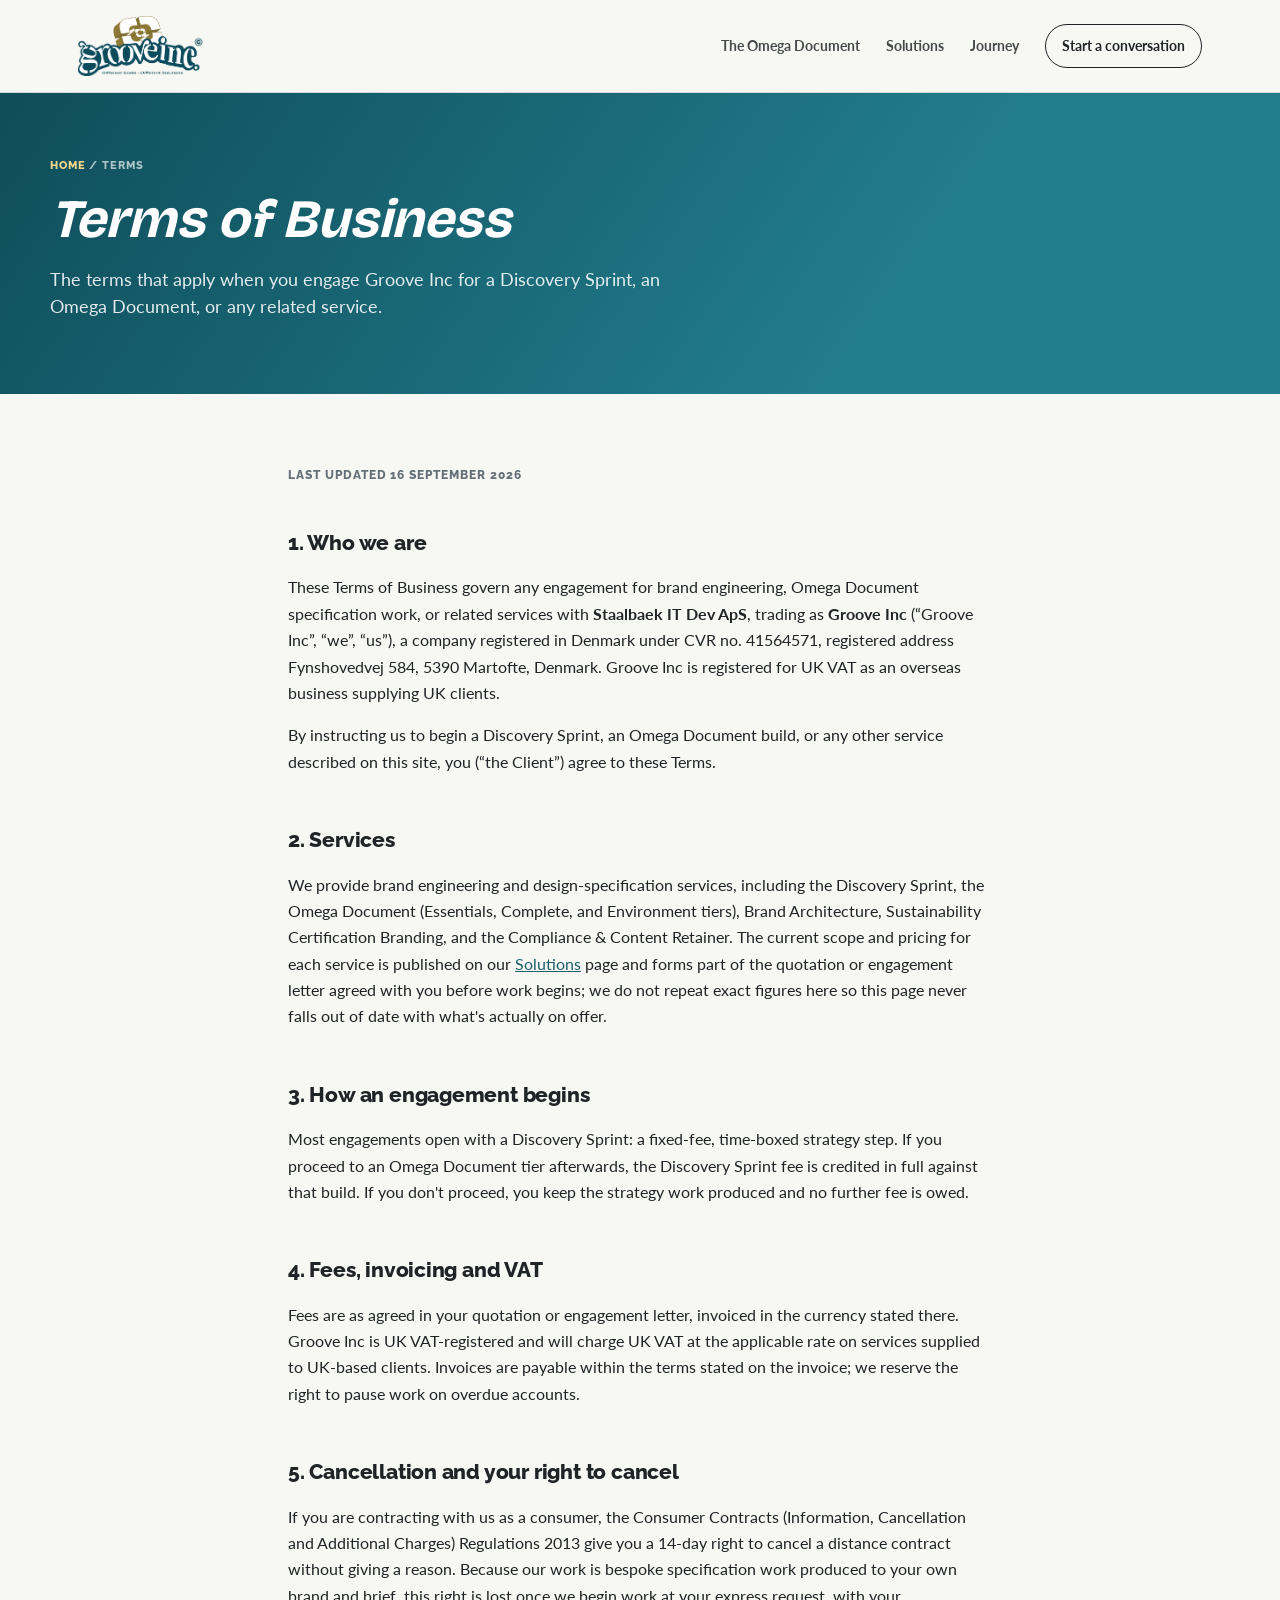
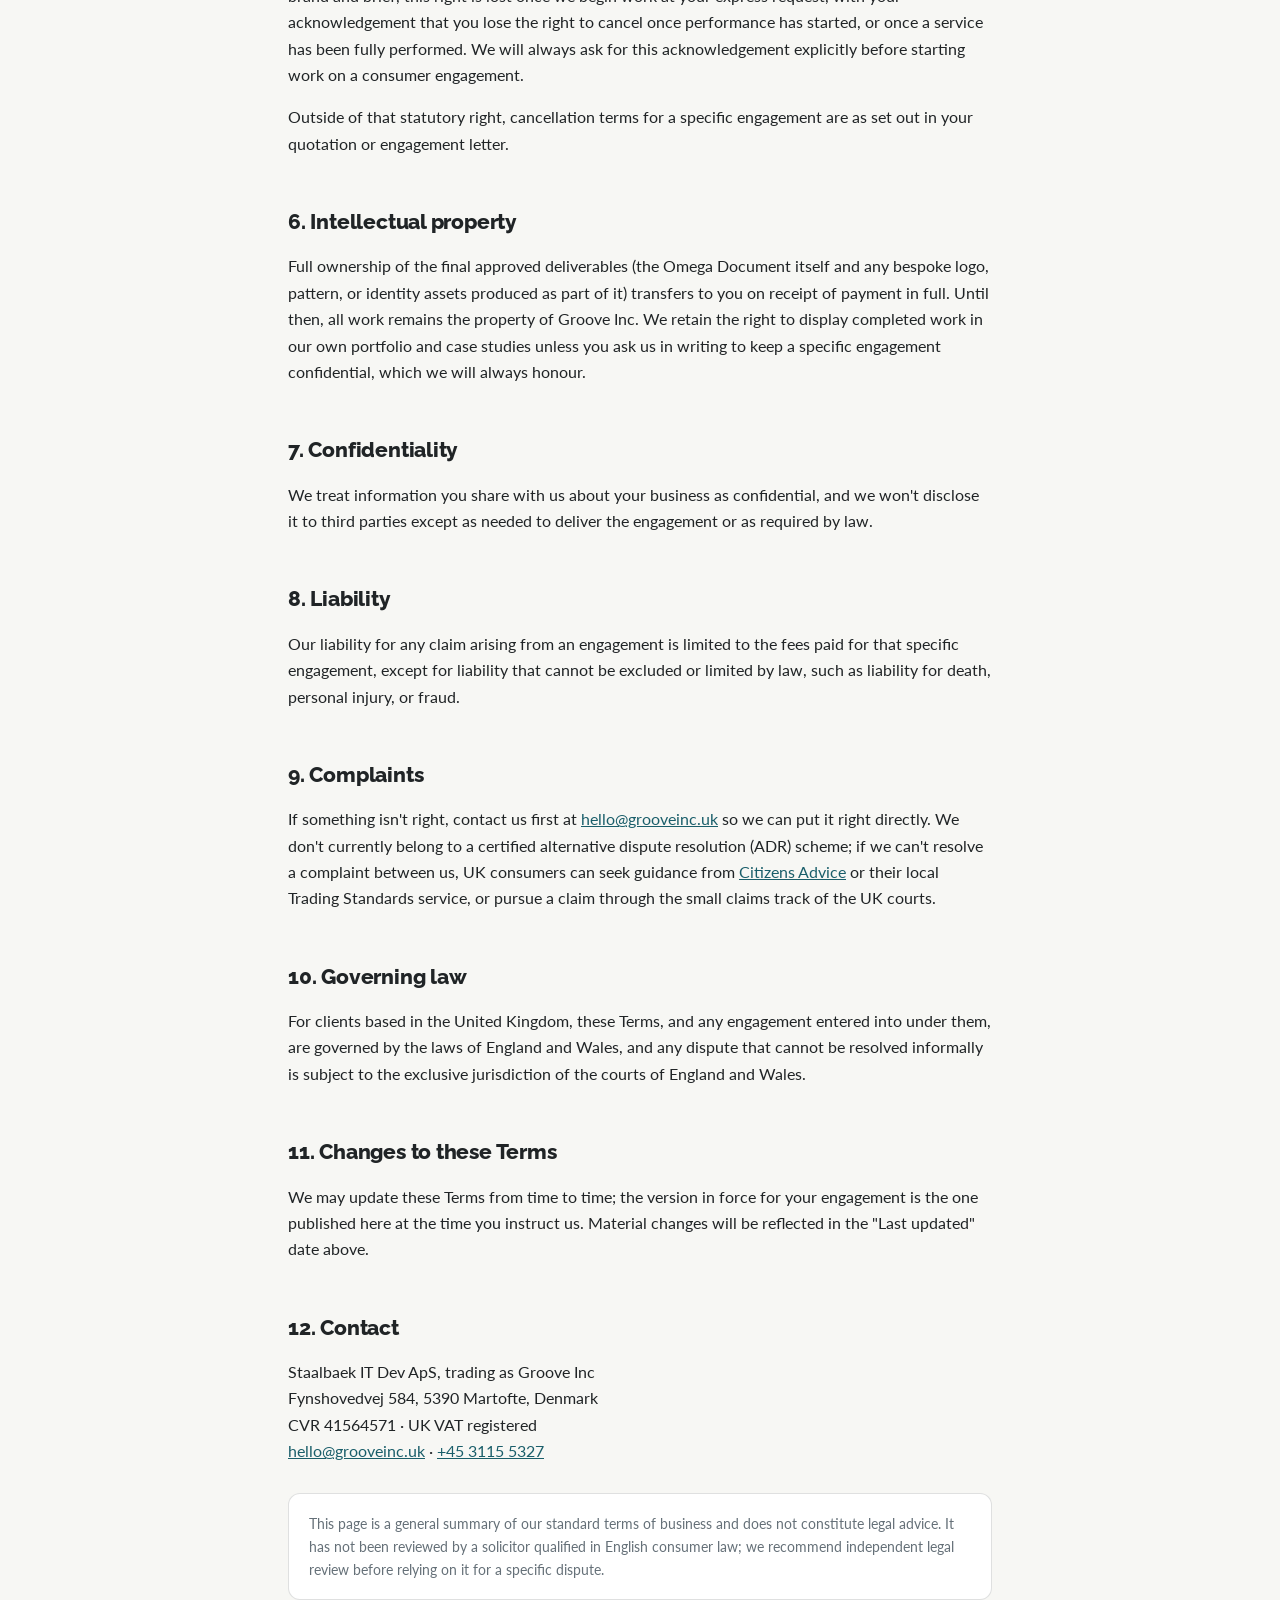
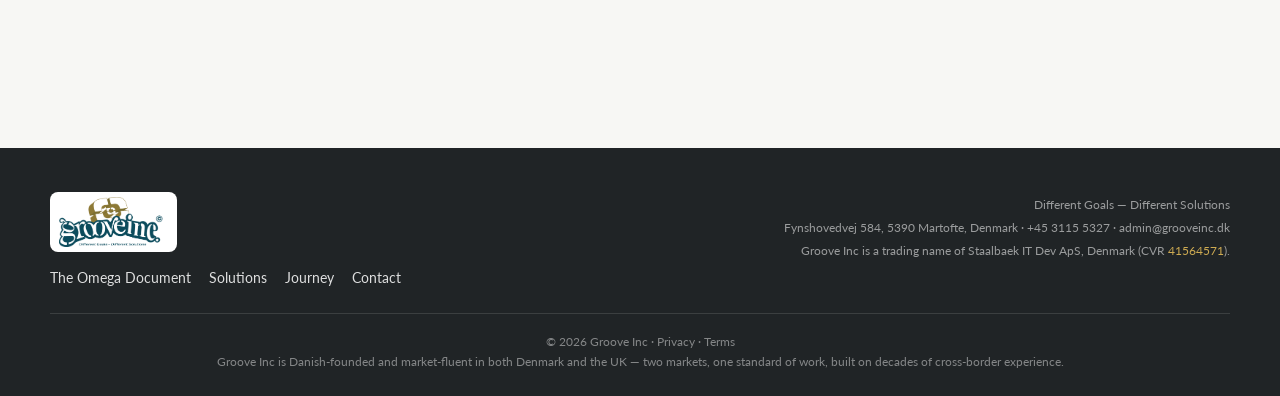
==== terms.html @ 4a29160e "legal pages" ====
<!doctype html>

<html lang="en">
<head>
<meta charset="utf-8"/>
<meta content="width=device-width, initial-scale=1" name="viewport"/>
<title>Terms of Business — Groove Inc</title>
<meta name="description" content="Groove Inc's Terms of Business — engagement terms, fees, IP, liability and governing law for UK clients.">
<link rel="canonical" href="https://www.grooveinc.uk/terms.html">
<meta name="robots" content="noindex">
<meta property="og:site_name" content="Groove Inc">
<meta property="og:type" content="website">
<meta property="og:title" content="Terms of Business — Groove Inc">
<meta property="og:description" content="Groove Inc's Terms of Business — engagement terms, fees, IP, liability and governing law for UK clients.">
<meta property="og:url" content="https://www.grooveinc.uk/terms.html">
<meta property="og:image" content="https://www.grooveinc.uk/images/groove-logo.png">
<meta name="twitter:card" content="summary">
<meta name="twitter:title" content="Terms of Business — Groove Inc">
<meta name="twitter:description" content="Groove Inc's Terms of Business — engagement terms, fees, IP, liability and governing law for UK clients.">
  <link rel="icon" type="image/x-icon" href="/images/favicon.ico">
<link href="https://fonts.googleapis.com" rel="preconnect"/>
<link crossorigin="" href="https://fonts.gstatic.com" rel="preconnect"/>
<link href="https://fonts.googleapis.com/css2?family=Lato:wght@400;700&amp;family=Raleway:ital,wght@0,800;1,800&amp;family=Bricolage+Grotesque:ital,opsz,wght@1,12..96,700&amp;display=swap" rel="stylesheet"/>
<link href="assets/css/site.css" rel="stylesheet"/>
</head>
<body>
<header class="site-header">
<div class="header-row">
<a class="brand" href="index.html"><img alt="Groove Inc" class="brand-mark-img" src="images/groove-logo.png"/></a>
<nav aria-label="Primary navigation" class="nav" id="primaryNav">
<a href="document.html"><span data-i18n="s1">The Omega Document</span></a>
<a href="solutions.html"><span data-i18n="s2">Solutions</span></a>
<a href="journey.html"><span data-i18n="s3">Journey</span></a>
<a class="nav-cta" href="contact.html"><span data-i18n="s4">Start a conversation</span></a>
</nav>
<button aria-expanded="false" class="menu-toggle" id="mobileToggle">☰</button>
</div>
</header>
<div class="nav-drawer-overlay" id="navOverlay"></div>
<nav class="mobile-drawer" id="mobileDrawer">
<button aria-label="Close menu" class="drawer-close" id="drawerClose">✕</button>
<a href="document.html"><span data-i18n="s1">The Omega Document</span></a>
<a href="solutions.html"><span data-i18n="s2">Solutions</span></a>
<a href="journey.html"><span data-i18n="s3">Journey</span></a>
<a class="nav-cta" href="contact.html"><span data-i18n="s4">Start a conversation</span></a>
</nav>
<div class="page-header">
<div class="wrap">
<div class="crumb"><a href="index.html">Home</a> / Terms</div>
<h1>Terms of Business</h1>
<p class="lead">The terms that apply when you engage Groove Inc for a Discovery Sprint, an Omega Document, or any related service.</p>
</div>
</div>
<div class="legal">
<p class="updated">Last updated 16 September 2026</p>
<h2>1. Who we are</h2>
<p>These Terms of Business govern any engagement for brand engineering, Omega Document specification work, or related services with <strong>Staalbaek IT Dev ApS</strong>, trading as <strong>Groove Inc</strong> (&ldquo;Groove Inc&rdquo;, &ldquo;we&rdquo;, &ldquo;us&rdquo;), a company registered in Denmark under CVR no. 41564571, registered address Fynshovedvej 584, 5390 Martofte, Denmark. Groove Inc is registered for UK VAT as an overseas business supplying UK clients.</p>
<p>By instructing us to begin a Discovery Sprint, an Omega Document build, or any other service described on this site, you (&ldquo;the Client&rdquo;) agree to these Terms.</p>

<h2>2. Services</h2>
<p>We provide brand engineering and design-specification services, including the Discovery Sprint, the Omega Document (Essentials, Complete, and Environment tiers), Brand Architecture, Sustainability Certification Branding, and the Compliance &amp; Content Retainer. The current scope and pricing for each service is published on our <a href="solutions.html">Solutions</a> page and forms part of the quotation or engagement letter agreed with you before work begins; we do not repeat exact figures here so this page never falls out of date with what's actually on offer.</p>

<h2>3. How an engagement begins</h2>
<p>Most engagements open with a Discovery Sprint: a fixed-fee, time-boxed strategy step. If you proceed to an Omega Document tier afterwards, the Discovery Sprint fee is credited in full against that build. If you don't proceed, you keep the strategy work produced and no further fee is owed.</p>

<h2>4. Fees, invoicing and VAT</h2>
<p>Fees are as agreed in your quotation or engagement letter, invoiced in the currency stated there. Groove Inc is UK VAT-registered and will charge UK VAT at the applicable rate on services supplied to UK-based clients. Invoices are payable within the terms stated on the invoice; we reserve the right to pause work on overdue accounts.</p>

<h2>5. Cancellation and your right to cancel</h2>
<p>If you are contracting with us as a consumer, the Consumer Contracts (Information, Cancellation and Additional Charges) Regulations 2013 give you a 14-day right to cancel a distance contract without giving a reason. Because our work is bespoke specification work produced to your own brand and brief, this right is lost once we begin work at your express request, with your acknowledgement that you lose the right to cancel once performance has started, or once a service has been fully performed. We will always ask for this acknowledgement explicitly before starting work on a consumer engagement.</p>
<p>Outside of that statutory right, cancellation terms for a specific engagement are as set out in your quotation or engagement letter.</p>

<h2>6. Intellectual property</h2>
<p>Full ownership of the final approved deliverables (the Omega Document itself and any bespoke logo, pattern, or identity assets produced as part of it) transfers to you on receipt of payment in full. Until then, all work remains the property of Groove Inc. We retain the right to display completed work in our own portfolio and case studies unless you ask us in writing to keep a specific engagement confidential, which we will always honour.</p>

<h2>7. Confidentiality</h2>
<p>We treat information you share with us about your business as confidential, and we won't disclose it to third parties except as needed to deliver the engagement or as required by law.</p>

<h2>8. Liability</h2>
<p>Our liability for any claim arising from an engagement is limited to the fees paid for that specific engagement, except for liability that cannot be excluded or limited by law, such as liability for death, personal injury, or fraud.</p>

<h2>9. Complaints</h2>
<p>If something isn't right, contact us first at <a href="mailto:hello@grooveinc.uk">hello@grooveinc.uk</a> so we can put it right directly. We don't currently belong to a certified alternative dispute resolution (ADR) scheme; if we can't resolve a complaint between us, UK consumers can seek guidance from <a href="https://www.citizensadvice.org.uk/" target="_blank" rel="noopener">Citizens Advice</a> or their local Trading Standards service, or pursue a claim through the small claims track of the UK courts.</p>

<h2>10. Governing law</h2>
<p>For clients based in the United Kingdom, these Terms, and any engagement entered into under them, are governed by the laws of England and Wales, and any dispute that cannot be resolved informally is subject to the exclusive jurisdiction of the courts of England and Wales.</p>

<h2>11. Changes to these Terms</h2>
<p>We may update these Terms from time to time; the version in force for your engagement is the one published here at the time you instruct us. Material changes will be reflected in the "Last updated" date above.</p>

<h2>12. Contact</h2>
<p>Staalbaek IT Dev ApS, trading as Groove Inc<br>Fynshovedvej 584, 5390 Martofte, Denmark<br>CVR 41564571 · UK VAT registered<br><a href="mailto:hello@grooveinc.uk">hello@grooveinc.uk</a> · <a href="tel:+4531155327">+45 3115 5327</a></p>

<div class="note">This page is a general summary of our standard terms of business and does not constitute legal advice. It has not been reviewed by a solicitor qualified in English consumer law; we recommend independent legal review before relying on it for a specific dispute.</div>

</div>
<footer class="footer">
<div class="footer-row">
<div>
<img alt="Groove Inc" class="footer-mark" src="images/groove-logo.png"/>
<div class="footer-links">
<a href="document.html">The Omega Document</a>
<a href="solutions.html">Solutions</a>
<a href="journey.html">Journey</a>
<a href="contact.html">Contact</a>
</div>
</div>
<div class="footer-meta">
<p>Different Goals — Different Solutions</p>
<p>Fynshovedvej 584, 5390 Martofte, Denmark · +45 3115 5327 · admin@grooveinc.dk</p>
<p>Groove Inc is a trading name of Staalbaek IT Dev ApS, Denmark (CVR <em>41564571</em>).</p>
</div>
</div>
<div class="footer-bottom">© 2026 Groove Inc · <a href="privacy.html">Privacy</a> · <a href="terms.html">Terms</a><br>Groove Inc is Danish-founded and market-fluent in both Denmark and the UK — two markets, one standard of work, built on decades of cross-border experience.</div>
</footer>
<script src="assets/js/site.js"></script>
</body>
</html>
---- assets/css/site.css ----
:root{
  --ink:#202426;
  --muted:#657078;
  --blue:#0F4D5A;
  --blue-deep:#0a3540;
  --teal:#227D8D;
  --gold:#8C7935;
  --gold-soft:#CEAB52;
  --olive:#6A5927;
  --teal-text:#1a5e6a;
  --gold-text:#705f2a;
  --gold-soft-text:#9e7f32;
  --paper:#f7f7f4;
  --white:#fff;
  --line:rgba(32,36,38,.14);
  --max:1180px;
  --radius:24px;
}

*{box-sizing:border-box}
html{scroll-behavior:smooth}
body{
  margin:0;
  color:var(--ink);
  background:var(--paper);
  font-family:"Lato",Arial,sans-serif;
  font-size:16px;
  line-height:1.65;
}
a{color:inherit;text-decoration:none}
img{max-width:100%;display:block}

/* Headlines: FP Head Pro substitute (Bricolage Grotesque italic).
   Kept distinct from Raleway Extra Bold (intermediate headings). */
h1,h2,.statement p,.cta-card h2{
  font-family:"Bricolage Grotesque",Georgia,serif;
  font-weight:700;
  font-style:italic;
  margin:0;
}
em{font-style:italic}
.accent{color:var(--gold-soft-text)}
.accent-light{color:var(--gold-soft)}

/* ------------------------------ Header ------------------------------ */
.site-header{
  position:sticky;top:0;z-index:50;
  background:rgba(247,247,244,.94);
  backdrop-filter:blur(6px);
  border-bottom:1px solid var(--line);
}
.header-row{
  max-width:var(--max);margin:auto;
  display:flex;align-items:center;justify-content:space-between;
  padding:16px 28px;
}
.brand{display:flex;align-items:center}
.brand-mark-img{height:60px;width:auto}
.nav{display:flex;align-items:center;gap:26px;font-size:14px;font-weight:700}
.nav a{opacity:.82}
.nav a:hover,.nav a.current{opacity:1;color:var(--teal-text)}
.nav a.current{border-bottom:2px solid var(--gold)}
.nav-cta{border:1px solid var(--ink);padding:9px 16px;border-radius:999px;opacity:1 !important}
.nav-cta:hover{background:var(--ink);color:#fff}
.menu-toggle{display:none}

/* Mobile drawer — a sibling of <header>, not nested inside it, so a
   backdrop-filter'd sticky header can't trap a position:fixed child
   inside its own small bounding box. */
.nav-drawer-overlay{display:none;position:fixed;inset:0;z-index:89;background:rgba(22,33,31,.45);opacity:0;transition:opacity .25s ease}
.nav-drawer-overlay.open{display:block;opacity:1}
.mobile-drawer{
  display:none;position:fixed;top:0;left:0;bottom:0;z-index:91;
  width:78vw;max-width:320px;background:#fff;flex-direction:column;
  padding:90px 26px 26px;gap:4px;box-shadow:12px 0 40px -12px rgba(0,0,0,.35);
  transform:translateX(-100%);transition:transform .28s ease;
}
.mobile-drawer a{font-weight:700;font-size:.95rem;padding:14px 12px;border-bottom:1px solid var(--line)}
.mobile-drawer a.nav-cta{margin-top:14px;text-align:center;border-bottom:none;background:var(--blue);color:#fff;border-radius:999px}
.drawer-close{position:absolute;top:22px;right:22px;width:34px;height:34px;display:flex;align-items:center;justify-content:center;background:var(--paper);border:1px solid var(--line);border-radius:50%;font-size:1rem;cursor:pointer}
@media (max-width:880px){
  .nav a:not(.nav-cta){display:none}
  .menu-toggle{display:inline-flex;background:none;border:1px solid var(--line);padding:8px 12px;font-size:.85rem;cursor:pointer;border-radius:6px}
  .header-row{padding:12px 20px;gap:10px}
  .brand-mark-img{height:38px}
  .nav{gap:10px}
  .nav-cta{padding:8px 14px;font-size:.82rem;white-space:nowrap}
  .mobile-drawer{display:flex}
  .mobile-drawer.open{transform:translateX(0)}
}

/* ------------------------------ Hero (home) ------------------------------ */
.hero{
  position:relative;overflow:hidden;min-height:640px;
  display:flex;align-items:center;
  background:
    radial-gradient(circle at 85% 15%,rgba(255,255,255,.22),transparent 28%),
    linear-gradient(125deg,var(--blue) 0%,var(--teal) 46%,var(--gold-soft) 88%,var(--paper) 120%);
  color:#fff;padding:90px max(28px,calc((100vw - var(--max))/2)) 110px;
}
.hero-content{position:relative;z-index:3;max-width:720px}
.eyebrow,.section-kicker{font-family:"Raleway",sans-serif;font-weight:800;font-size:12px;letter-spacing:.14em}
.eyebrow{color:#f6d98a;margin-bottom:20px}
.section-kicker{color:var(--teal-text);margin-bottom:16px;display:block}
.hero h1{font-size:clamp(42px,5.4vw,68px);line-height:1.05;letter-spacing:-.02em}
.hero-copy{max-width:600px;margin:24px 0 30px;font-size:19px;line-height:1.55;color:rgba(255,255,255,.9)}
.hero-actions{display:flex;gap:24px;align-items:center;flex-wrap:wrap}
.button{display:inline-flex;align-items:center;gap:10px;border-radius:999px;padding:14px 22px;font-weight:700;transition:.2s ease}
.button:hover{transform:translateY(-2px)}
.button-light{background:#fff;color:var(--blue-deep)}
.button-dark{background:var(--blue);color:#fff}
.text-link{font-weight:700}
.hero-curve{position:absolute;left:-5%;width:110%;border-radius:50%;transform:rotate(8deg);pointer-events:none}
.hero-curve-gold{bottom:-190px;height:300px;background:var(--gold)}
.hero-curve-blue{bottom:-235px;height:210px;background:var(--blue-deep)}

/* ------------------------------ Interior page header ------------------------------ */
.page-header{
  position:relative;overflow:hidden;
  background:linear-gradient(125deg,var(--blue) 0%,var(--teal) 70%);
  color:#fff;padding:64px max(28px,calc((100vw - var(--max))/2)) 56px;
}
.page-header .wrap{max-width:760px;position:relative;z-index:1}
.page-header h1{font-size:clamp(34px,4.4vw,54px);line-height:1.06;margin-bottom:14px}
.page-header .lead{font-size:18px;color:rgba(255,255,255,.88);max-width:62ch}
.crumb{font-family:"Raleway",sans-serif;font-size:11px;font-weight:800;letter-spacing:.08em;text-transform:uppercase;color:rgba(255,255,255,.65);margin-bottom:16px}
.crumb a{color:#f6d98a}

/* ------------------------------ Sections ------------------------------ */
.section{max-width:var(--max);margin:auto;padding:96px 28px}
.section-heading{max-width:680px;margin-bottom:44px}
.section h2,.section-heading h2{font-size:clamp(32px,3.6vw,48px);line-height:1.1;letter-spacing:-.02em}
.lead{font-size:20px;line-height:1.5}
.section p:not(.lead){color:var(--muted)}
.on-blue{background:var(--blue);color:#fff}
.on-blue .section-kicker{color:#f0d99a}
.on-blue p:not(.lead){color:rgba(255,255,255,.78)}
.prose p{color:var(--muted);font-size:1.04rem;margin:0 0 18px;line-height:1.75;max-width:70ch}
.prose p:last-child{margin-bottom:0}

/* ---- Journey stage cards (home hub) ---- */
.stage-grid{display:grid;grid-template-columns:repeat(4,1fr);gap:20px}
.stage-card{
  background:#fff;border:1px solid var(--line);border-radius:var(--radius);
  padding:30px 26px;text-decoration:none;color:var(--ink);
  display:flex;flex-direction:column;min-height:230px;
  transition:.2s ease;
}
.stage-card:hover{transform:translateY(-4px);box-shadow:0 20px 46px -26px rgba(15,77,90,.35)}
.stage-card .stage-num{font-family:"Raleway",sans-serif;font-weight:800;color:var(--gold-text);font-size:12px;letter-spacing:.1em;text-transform:uppercase;margin-bottom:16px}
.stage-card h3{font-family:"Raleway",sans-serif;font-weight:800;font-size:22px;margin-bottom:10px}
.stage-card p{color:var(--muted);font-size:.92rem;flex-grow:1;margin:0}
.stage-card .go{margin-top:16px;font-family:"Raleway",sans-serif;font-weight:800;font-size:.78rem;color:var(--teal-text)}
@media (max-width:900px){.stage-grid{grid-template-columns:1fr 1fr}}
@media (max-width:620px){.stage-grid{grid-template-columns:1fr}}

/* ---- Spec strip (real colour values) ---- */
.spec-strip{display:grid;grid-template-columns:repeat(6,1fr);gap:14px}
.spec-chip{display:flex;align-items:center;gap:10px;background:#fff;border:1px solid var(--line);border-radius:14px;padding:12px}
.spec-chip .chip-color{width:34px;height:34px;border-radius:8px;flex-shrink:0}
.spec-chip strong{display:block;font-size:12px;font-family:"Raleway",sans-serif;font-weight:800}
.spec-chip small{display:block;font-family:"Lato",monospace;font-size:11px;color:var(--muted)}
@media (max-width:820px){.spec-strip{grid-template-columns:repeat(3,1fr)}}
@media (max-width:500px){.spec-strip{grid-template-columns:1fr 1fr}}

/* ---- Anatomy sections (document.html) ---- */
.anatomy-list{counter-reset:anatomy}
.anatomy-item{display:grid;grid-template-columns:64px 1fr;gap:24px;padding:28px 0;border-bottom:1px solid var(--line)}
.anatomy-item:first-child{padding-top:0}
.anatomy-item:last-child{border-bottom:none}
.anatomy-num{font-family:"Bricolage Grotesque",serif;font-style:italic;font-weight:700;font-size:2rem;color:var(--gold-text)}
.anatomy-item h3{font-family:"Raleway",sans-serif;font-weight:800;font-size:1.15rem;margin-bottom:8px}
.anatomy-item p{color:var(--muted);margin:0}

.tier-scale-table{width:100%;border-collapse:collapse;margin-top:12px}
.tier-scale-table th,.tier-scale-table td{text-align:left;padding:16px 14px;border-bottom:1px solid var(--line);vertical-align:top;font-size:.92rem}
.tier-scale-table th{font-family:"Raleway",sans-serif;font-weight:800;font-size:.72rem;text-transform:uppercase;letter-spacing:.05em;color:var(--teal-text)}
.tier-scale-table td:first-child{font-family:"Raleway",sans-serif;font-weight:800;white-space:nowrap}
.tier-scale-table td.proof{color:var(--muted)}
.table-scroll{overflow-x:auto;margin-top:40px}

.exclusion-card{background:#fff;border:1px dashed var(--gold-soft);border-radius:16px;padding:26px}
.exclusion-card h4{font-family:"Raleway",sans-serif;font-weight:800;font-size:.95rem;color:var(--olive);margin-bottom:10px}
.exclusion-card p{color:var(--muted);font-size:.94rem;margin:0}
.exclusion-row{display:grid;grid-template-columns:1fr 1fr;gap:20px}
@media (max-width:780px){.exclusion-row{grid-template-columns:1fr}}

/* ---- Annotated real-document scans ---- */
.doc-scan{position:relative;margin-bottom:22px;border-radius:16px;overflow:hidden;border:1px solid var(--line);background:#fff}
.doc-scan img{width:100%;display:block}
.doc-hotspot{position:absolute;border:2.5px solid var(--gold);background:rgba(140,121,53,.14);border-radius:4px;box-shadow:0 0 0 2px rgba(255,255,255,.7)}
.doc-hotspot .num{
  position:absolute;top:6px;left:6px;width:28px;height:28px;border-radius:50%;
  background:var(--blue);color:#fff;display:flex;align-items:center;justify-content:center;
  font-family:"Raleway",sans-serif;font-weight:800;font-size:.85rem;
  box-shadow:0 2px 10px rgba(0,0,0,.35);border:2px solid #fff;
}
.doc-key-grid{display:grid;grid-template-columns:repeat(2,1fr);gap:14px;margin-bottom:48px}
.doc-key{display:flex;gap:14px;align-items:flex-start}
.doc-key .num{
  flex-shrink:0;width:30px;height:30px;border-radius:50%;background:var(--blue);color:#fff;
  display:flex;align-items:center;justify-content:center;font-family:"Raleway",sans-serif;font-weight:800;font-size:.85rem;
}
.doc-key h4{font-family:"Raleway",sans-serif;font-weight:800;font-size:.92rem;margin-bottom:4px}
.doc-key p{color:var(--muted);font-size:.88rem;margin:0}
@media (max-width:780px){.doc-key-grid{grid-template-columns:1fr}}
.page-label{font-family:"Raleway",sans-serif;font-weight:800;font-size:.72rem;text-transform:uppercase;letter-spacing:.08em;color:var(--teal-text);margin:0 0 12px}
.case-assets{margin-top:22px;display:flex;gap:16px;flex-wrap:wrap;align-items:stretch}
.case-logo-chip{background:#fff;border:1px solid var(--line);border-radius:12px;padding:16px 20px;display:flex;align-items:center;justify-content:center;min-width:140px}
.case-logo-chip img{height:120px;width:auto;max-width:180px;object-fit:contain}
.case-doc-excerpt{border:1px solid var(--line);border-radius:12px;overflow:hidden;background:#fff;flex:1;min-width:280px;max-width:460px}
.case-doc-excerpt img{width:100%;display:block}
.case-doc-caption{font-family:"Raleway",sans-serif;font-weight:800;font-size:.66rem;text-transform:uppercase;letter-spacing:.05em;color:var(--teal-text);padding:9px 14px;border-top:1px solid var(--line)}
.case-pending{border:1px dashed var(--line);border-radius:12px;padding:18px 20px;color:var(--muted);font-size:.86rem;font-style:italic;flex:1;min-width:240px;display:flex;align-items:center}

.case-study{display:grid;grid-template-columns:200px 1fr;gap:40px;padding:48px 0;border-bottom:1px solid var(--line)}
.case-study:last-child{border-bottom:none}
.case-tier{font-family:"Raleway",sans-serif;font-weight:800;font-size:.78rem;text-transform:uppercase;letter-spacing:.05em;color:var(--gold-text);background:var(--paper);border:1px solid var(--line);border-radius:999px;padding:8px 14px;display:inline-block;height:fit-content}
.case-study h3{font-family:"Raleway",sans-serif;font-weight:800;font-size:1.5rem;margin-bottom:12px}
.case-study .case-meta{font-family:"Raleway",sans-serif;font-weight:800;font-size:.72rem;text-transform:uppercase;letter-spacing:.05em;color:var(--teal-text);margin-bottom:14px;display:block}
.case-study p{color:var(--muted);margin:0 0 14px;max-width:70ch}
.case-study p:last-child{margin-bottom:0}
@media (max-width:780px){.case-study{grid-template-columns:1fr;gap:16px}}

/* ---- Tier / pricing (solutions.html) ---- */
.tier-grid{display:grid;grid-template-columns:repeat(3,1fr);gap:18px}
.tier{position:relative;min-height:360px;padding:34px;background:#fff;border:1px solid var(--line);border-radius:var(--radius)}
.tier-featured{background:var(--blue);color:#fff;transform:translateY(-12px);box-shadow:0 24px 60px rgba(15,77,90,.22)}
.tier-number{font-family:"Raleway",sans-serif;font-weight:800;color:var(--gold-text);font-size:18px}
.tier-featured .tier-number{color:#f0d99a}
.tier h3{font-family:"Raleway",sans-serif;font-weight:800;font-size:26px;line-height:1.08;margin:52px 0 14px}
.tier p{color:var(--muted)}
.tier-grid .tier-featured p{color:rgba(255,255,255,.82)}
.tier-price{display:block;font-family:"Raleway",sans-serif;font-weight:800;font-size:16px;margin-top:14px;color:var(--blue)}
.tier-featured .tier-price{color:#fff}
.tier-note{position:absolute;bottom:30px;left:34px;font-size:12px;letter-spacing:.08em;text-transform:uppercase;font-weight:700}
.recommended{position:absolute;right:22px;top:22px;font-family:"Raleway",sans-serif;font-size:10px;letter-spacing:.1em;font-weight:800;padding:7px 9px;border:1px solid rgba(255,255,255,.35);border-radius:999px}
.extensions{margin-top:18px;display:grid;grid-template-columns:repeat(3,1fr);border-top:1px solid var(--line);border-bottom:1px solid var(--line)}
.extensions>div{padding:28px 24px}
.extensions>div+div{border-left:1px solid var(--line)}
.extensions span{display:block;color:var(--teal-text);font-family:"Raleway",sans-serif;font-size:10px;letter-spacing:.13em;font-weight:800;margin-bottom:9px}
.extensions strong{display:block;font-family:"Raleway",sans-serif;font-weight:800;font-size:18px}
.extensions p{color:var(--muted);font-size:14px;margin-bottom:10px}
.extensions em{font-style:normal;font-family:"Raleway",sans-serif;font-weight:800;font-size:12.5px;color:var(--gold-text)}
@media (max-width:900px){.tier-grid,.extensions{grid-template-columns:1fr}.tier-featured{transform:none}.extensions>div+div{border-left:0;border-top:1px solid var(--line)}}

/* ---- Statement band ---- */
.statement{position:relative;overflow:hidden;background:var(--blue);color:#fff;padding:90px 28px}
.statement:before{content:"";position:absolute;width:75vw;height:75vw;border:1px solid rgba(255,255,255,.13);border-radius:50%;right:-30vw;top:-45vw}
.statement-inner{max-width:var(--max);margin:auto;display:flex;align-items:center;gap:40px}
.omega-mini-img{width:160px;height:auto;flex-shrink:0}
.statement p{font-size:clamp(32px,4vw,52px);line-height:1.08;letter-spacing:-.02em}

/* ---- CTA card ---- */
.cta-card{display:flex;align-items:end;justify-content:space-between;gap:50px;background:linear-gradient(135deg,#e6e2d4,#fff);border:1px solid rgba(140,121,53,.28);border-radius:32px;padding:54px}
.cta-card h2{font-size:clamp(32px,3.2vw,46px)}
.cta-card p{max-width:600px;color:var(--muted);font-size:17px}
@media (max-width:780px){.cta-card{flex-direction:column;align-items:flex-start}}

/* ---- Contact page ---- */
.contact-grid{display:grid;grid-template-columns:1fr 1fr;gap:24px}
.contact-card{background:#fff;border:1px solid var(--line);border-radius:16px;padding:28px}
.contact-card h3{font-family:"Raleway",sans-serif;font-weight:800;font-size:.85rem;text-transform:uppercase;letter-spacing:.04em;margin-bottom:12px;color:var(--teal-text)}
.contact-card p{color:var(--muted);margin:0 0 6px}
.contact-card a{color:var(--blue);font-weight:700}
@media (max-width:780px){.contact-grid{grid-template-columns:1fr}}

/* ------------------------------ Footer ------------------------------ */
.footer{background:#202426;color:#fff;padding:44px max(28px,calc((100vw - var(--max))/2)) 24px}
.footer-row{max-width:var(--max);margin:auto;display:flex;justify-content:space-between;gap:40px;align-items:flex-start;flex-wrap:wrap}
.footer-mark{height:60px;background:#fff;border-radius:8px;padding:5px 9px}
.footer-links{display:flex;gap:18px;flex-wrap:wrap;font-size:.88rem;margin-top:14px}
.footer-links a{opacity:.85}
.footer-links a:hover{opacity:1}
.footer-meta{text-align:right;color:rgba(255,255,255,.55);font-size:12px}
.footer-meta p{margin:3px 0}
.footer-meta em{font-style:normal;color:var(--gold-soft)}
.footer-bottom{max-width:var(--max);margin:24px auto 0;padding-top:18px;border-top:1px solid rgba(255,255,255,.12);font-size:12px;color:rgba(255,255,255,.45);text-align:center}
@media (max-width:780px){.footer-row{flex-direction:column}.footer-meta{text-align:left}}

/* ------------------------------ Legal pages (Terms / Privacy) ------------------------------ */
.legal{max-width:760px;margin:0 auto;padding:72px 28px 120px}
.legal .updated{font-family:"Raleway",sans-serif;font-size:12px;font-weight:800;letter-spacing:.08em;text-transform:uppercase;color:var(--muted);margin-bottom:40px}
.legal h2{font-family:"Raleway",sans-serif;font-style:normal;font-weight:800;font-size:1.3rem;color:var(--ink);margin:48px 0 14px;letter-spacing:-.01em}
.legal h2:first-of-type{margin-top:0}
.legal h3{font-family:"Raleway",sans-serif;font-weight:800;font-size:.95rem;letter-spacing:.02em;margin:26px 0 10px;color:var(--teal-text)}
.legal p{margin:0 0 16px;color:var(--ink)}
.legal ul,.legal ol{margin:0 0 16px;padding-left:22px}
.legal li{margin-bottom:8px}
.legal a{color:var(--teal-text);text-decoration:underline}
.legal strong{color:var(--ink)}
.legal .note{background:var(--white);border:1px solid var(--line);border-radius:12px;padding:18px 20px;font-size:14px;color:var(--muted);margin:28px 0}
.legal table{width:100%;border-collapse:collapse;margin:0 0 20px;font-size:14px}
.legal th,.legal td{text-align:left;padding:10px 12px;border-bottom:1px solid var(--line);vertical-align:top}
.legal th{font-family:"Raleway",sans-serif;font-weight:800;font-size:.8rem}
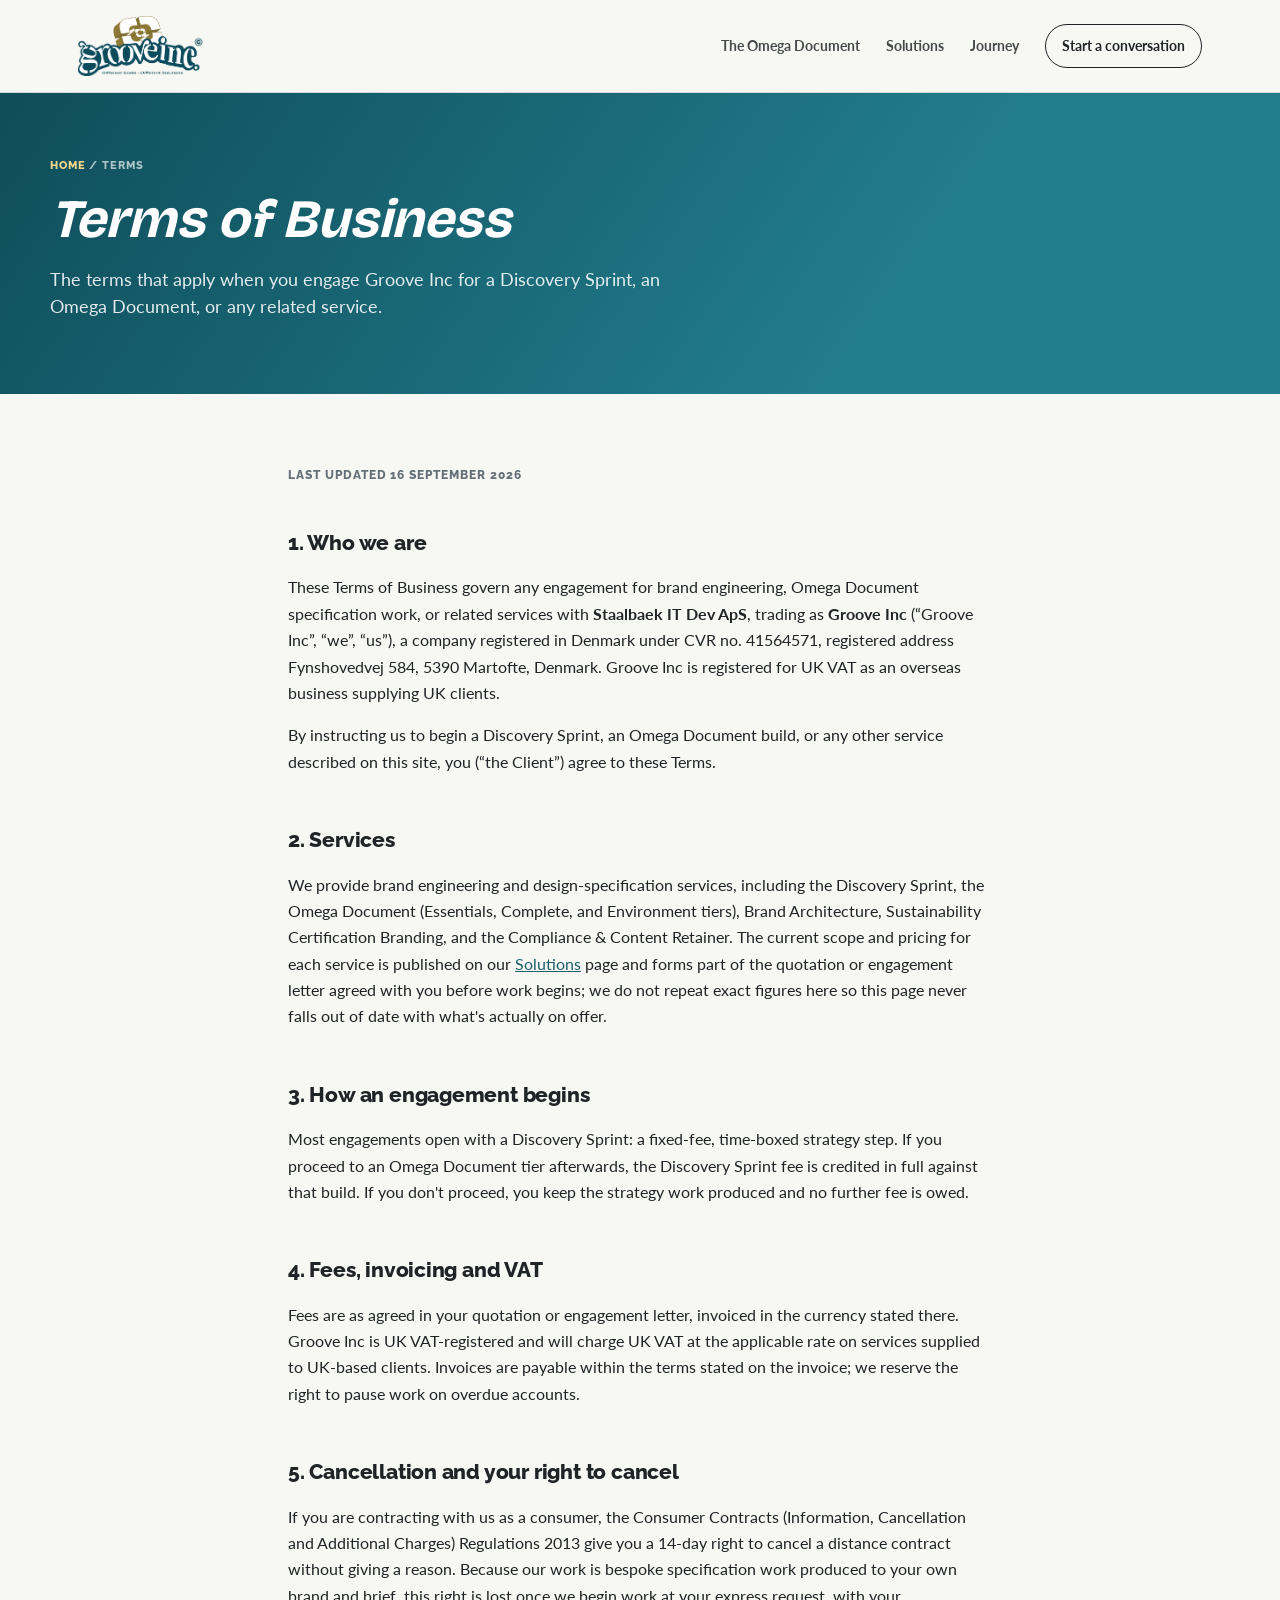
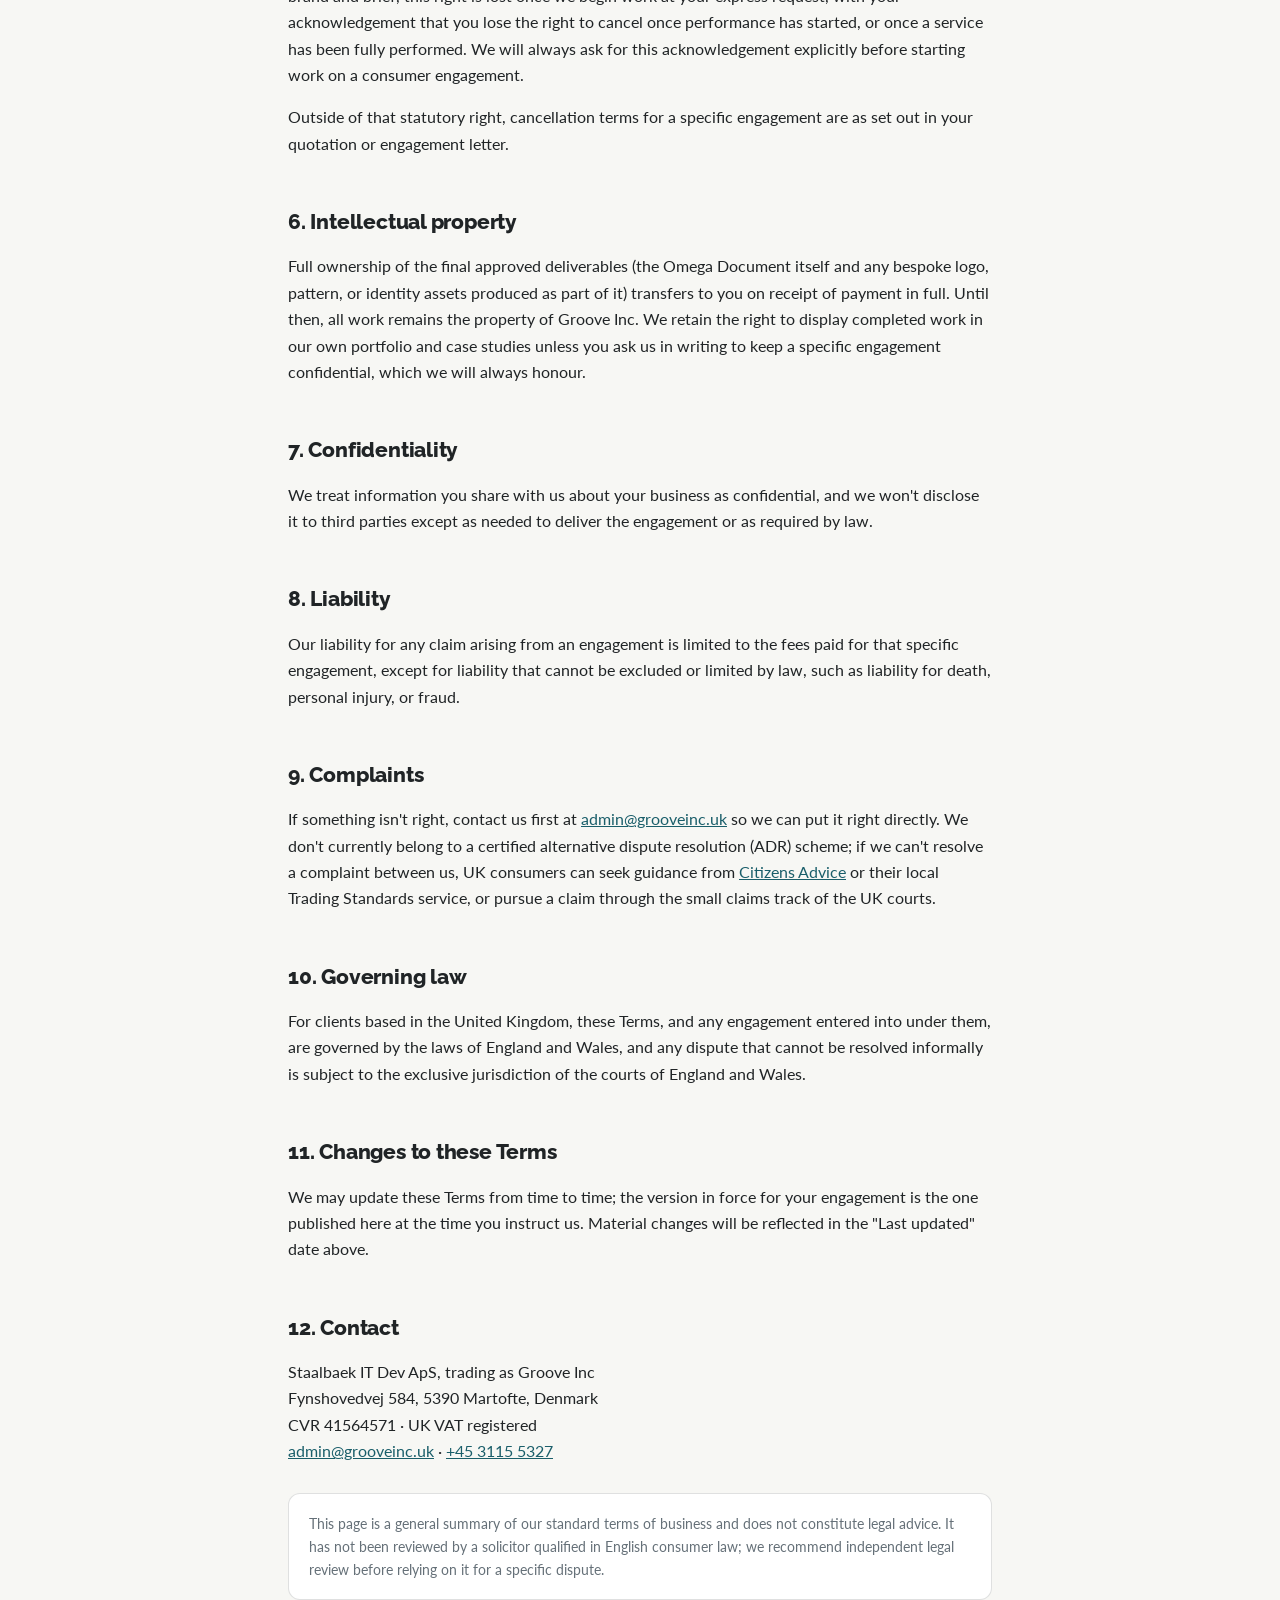
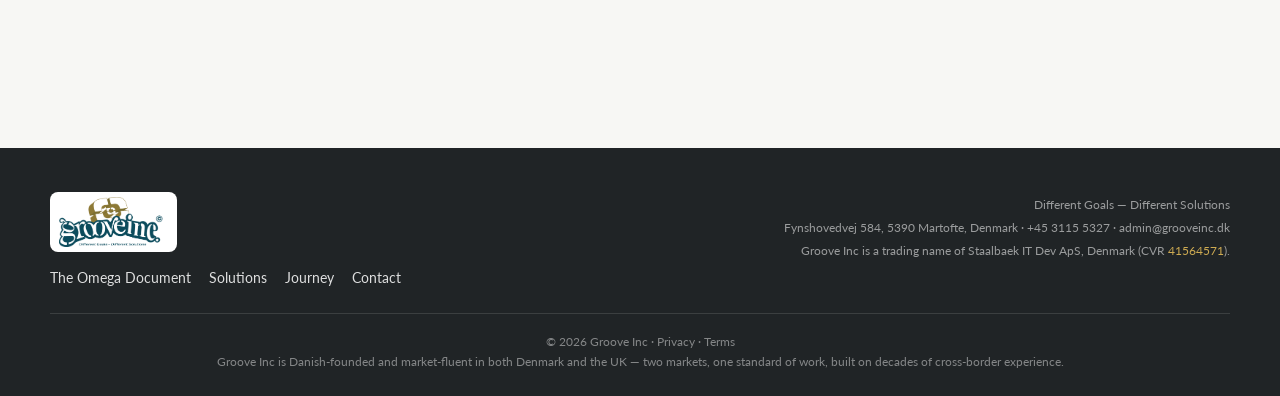
==== commit 6d192958: "email update." ====
--- a/terms.html
+++ b/terms.html
@@ -80,7 +80,7 @@
 <p>Our liability for any claim arising from an engagement is limited to the fees paid for that specific engagement, except for liability that cannot be excluded or limited by law, such as liability for death, personal injury, or fraud.</p>
 
 <h2>9. Complaints</h2>
-<p>If something isn't right, contact us first at <a href="mailto:hello@grooveinc.uk">hello@grooveinc.uk</a> so we can put it right directly. We don't currently belong to a certified alternative dispute resolution (ADR) scheme; if we can't resolve a complaint between us, UK consumers can seek guidance from <a href="https://www.citizensadvice.org.uk/" target="_blank" rel="noopener">Citizens Advice</a> or their local Trading Standards service, or pursue a claim through the small claims track of the UK courts.</p>
+<p>If something isn't right, contact us first at <a href="mailto:admin@grooveinc.uk">admin@grooveinc.uk</a> so we can put it right directly. We don't currently belong to a certified alternative dispute resolution (ADR) scheme; if we can't resolve a complaint between us, UK consumers can seek guidance from <a href="https://www.citizensadvice.org.uk/" target="_blank" rel="noopener">Citizens Advice</a> or their local Trading Standards service, or pursue a claim through the small claims track of the UK courts.</p>
 
 <h2>10. Governing law</h2>
 <p>For clients based in the United Kingdom, these Terms, and any engagement entered into under them, are governed by the laws of England and Wales, and any dispute that cannot be resolved informally is subject to the exclusive jurisdiction of the courts of England and Wales.</p>
@@ -89,7 +89,7 @@
 <p>We may update these Terms from time to time; the version in force for your engagement is the one published here at the time you instruct us. Material changes will be reflected in the "Last updated" date above.</p>
 
 <h2>12. Contact</h2>
-<p>Staalbaek IT Dev ApS, trading as Groove Inc<br>Fynshovedvej 584, 5390 Martofte, Denmark<br>CVR 41564571 · UK VAT registered<br><a href="mailto:hello@grooveinc.uk">hello@grooveinc.uk</a> · <a href="tel:+4531155327">+45 3115 5327</a></p>
+<p>Staalbaek IT Dev ApS, trading as Groove Inc<br>Fynshovedvej 584, 5390 Martofte, Denmark<br>CVR 41564571 · UK VAT registered<br><a href="mailto:admin@grooveinc.uk">admin@grooveinc.uk</a> · <a href="tel:+4531155327">+45 3115 5327</a></p>
 
 <div class="note">This page is a general summary of our standard terms of business and does not constitute legal advice. It has not been reviewed by a solicitor qualified in English consumer law; we recommend independent legal review before relying on it for a specific dispute.</div>
 
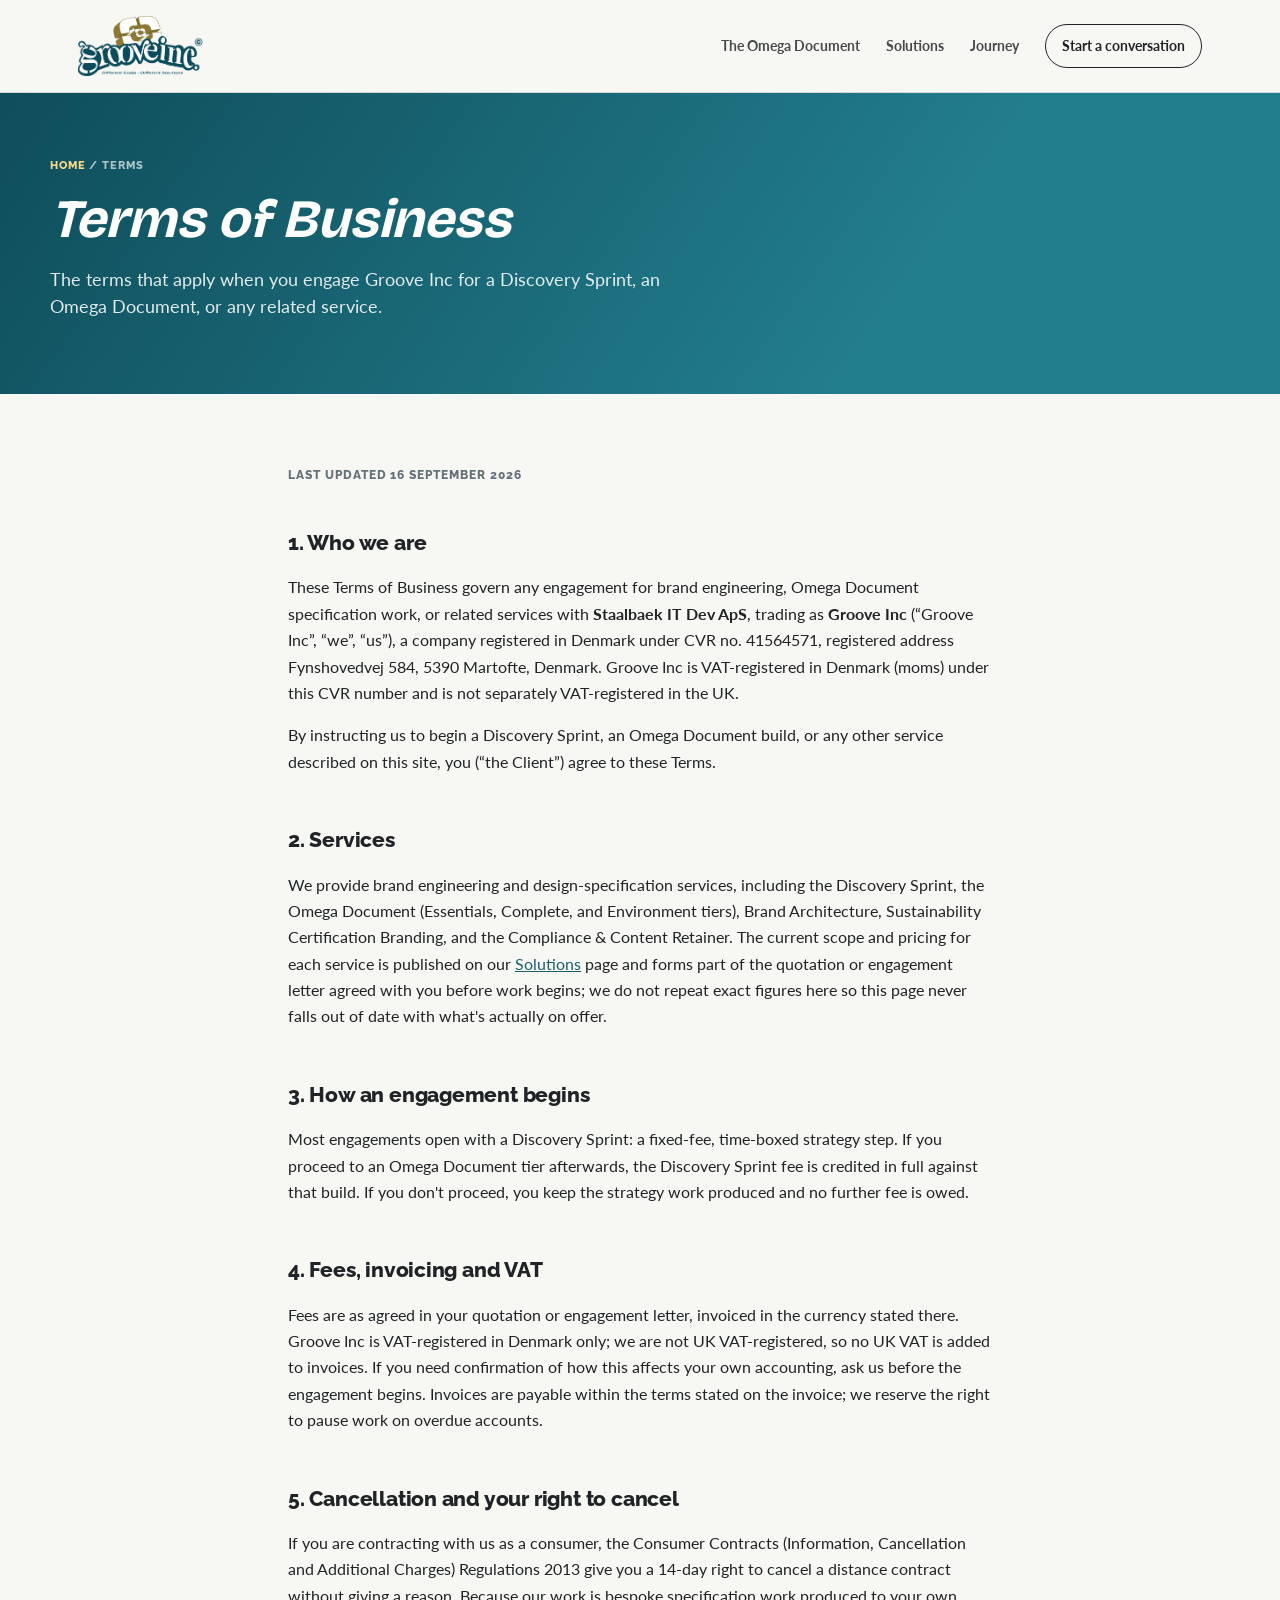
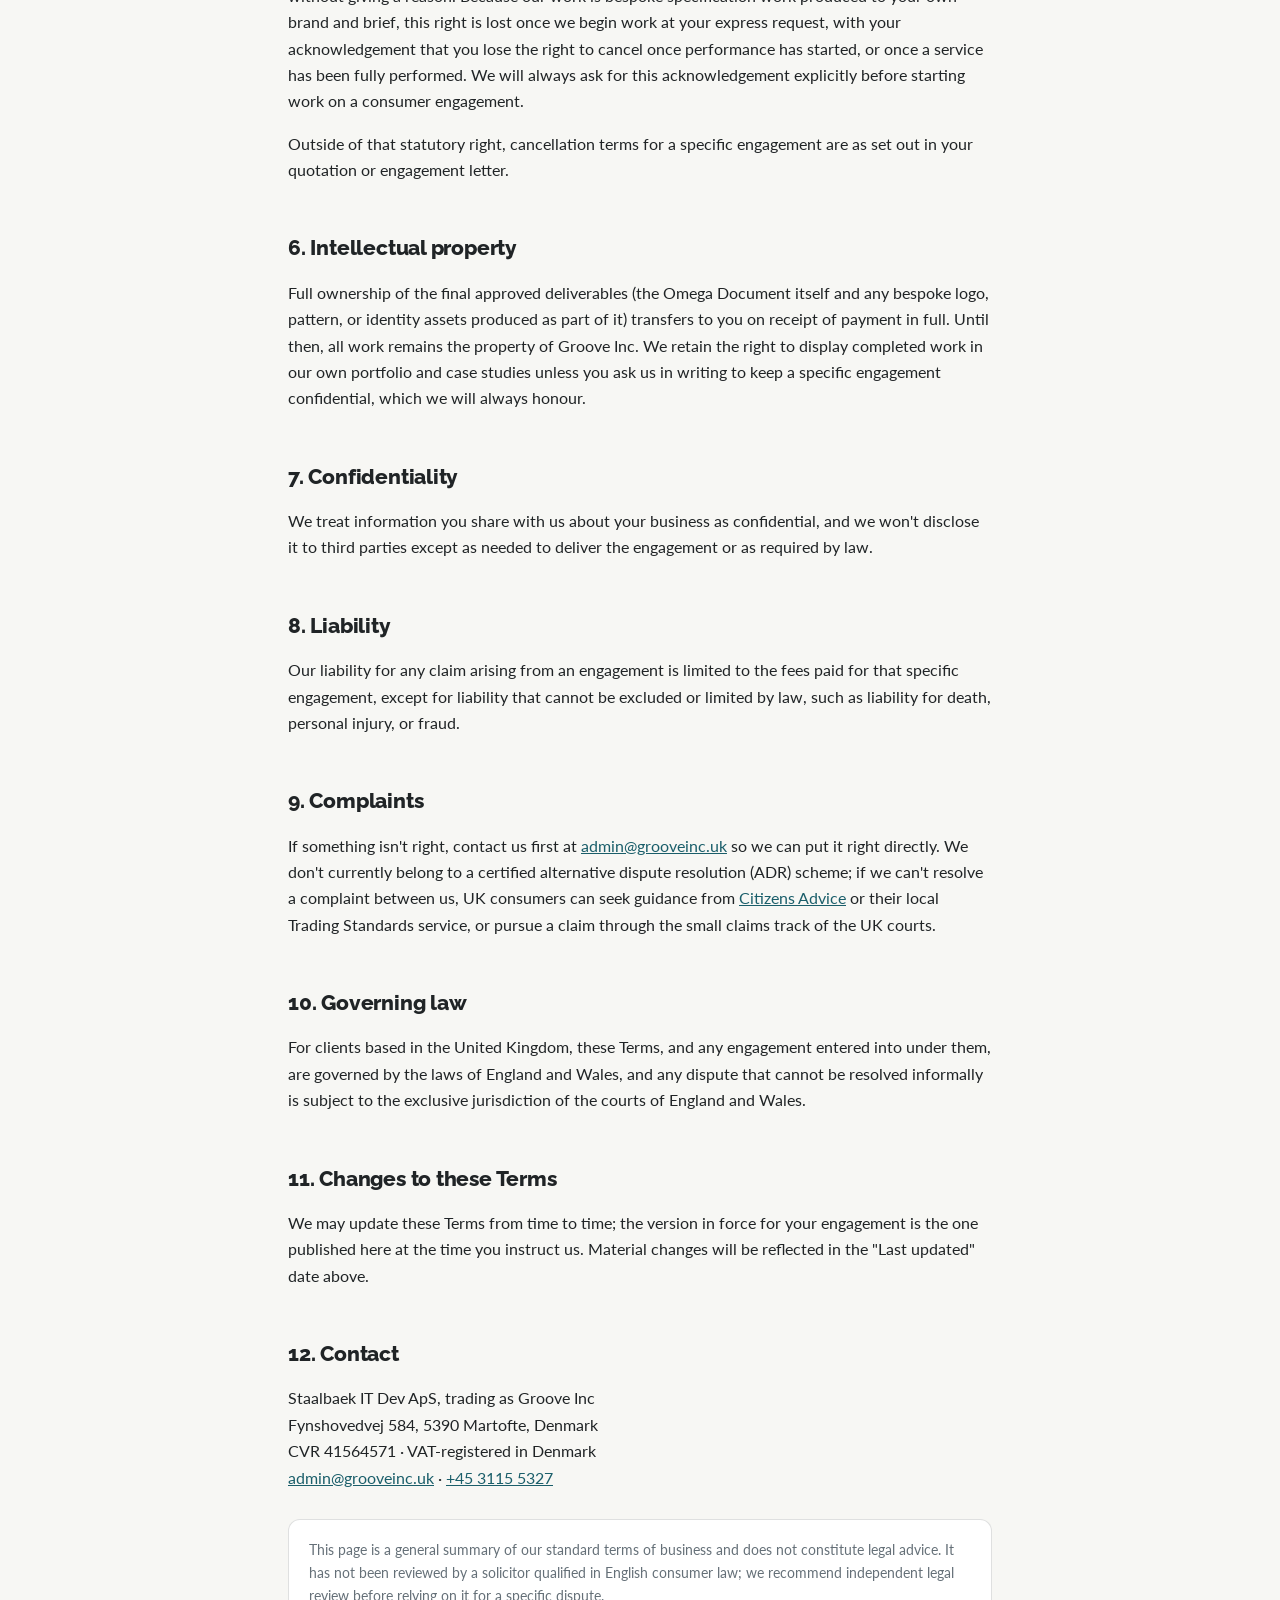
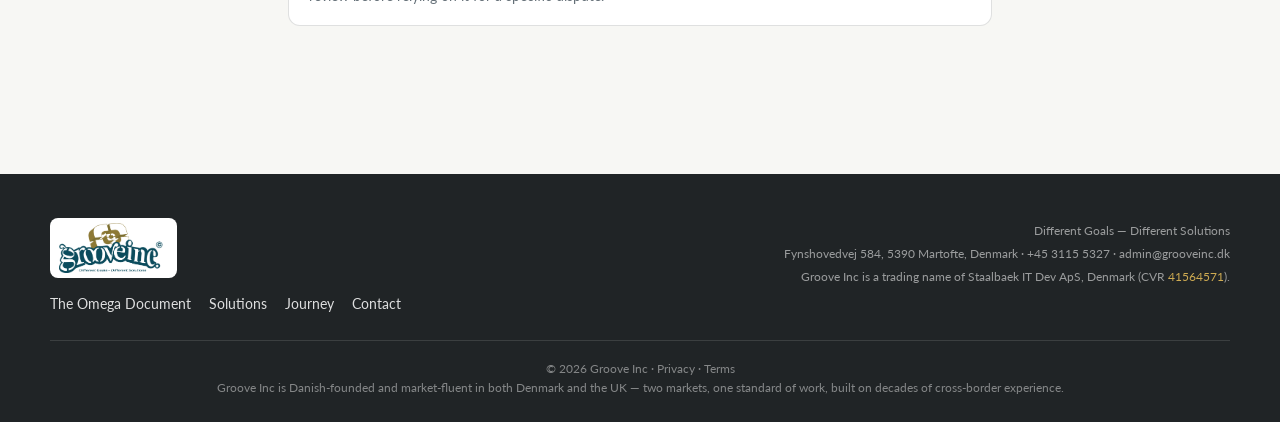
==== commit 6774c4e7: "vat change" ====
--- a/terms.html
+++ b/terms.html
@@ -54,7 +54,7 @@
 <div class="legal">
 <p class="updated">Last updated 16 September 2026</p>
 <h2>1. Who we are</h2>
-<p>These Terms of Business govern any engagement for brand engineering, Omega Document specification work, or related services with <strong>Staalbaek IT Dev ApS</strong>, trading as <strong>Groove Inc</strong> (&ldquo;Groove Inc&rdquo;, &ldquo;we&rdquo;, &ldquo;us&rdquo;), a company registered in Denmark under CVR no. 41564571, registered address Fynshovedvej 584, 5390 Martofte, Denmark. Groove Inc is registered for UK VAT as an overseas business supplying UK clients.</p>
+<p>These Terms of Business govern any engagement for brand engineering, Omega Document specification work, or related services with <strong>Staalbaek IT Dev ApS</strong>, trading as <strong>Groove Inc</strong> (&ldquo;Groove Inc&rdquo;, &ldquo;we&rdquo;, &ldquo;us&rdquo;), a company registered in Denmark under CVR no. 41564571, registered address Fynshovedvej 584, 5390 Martofte, Denmark. Groove Inc is VAT-registered in Denmark (moms) under this CVR number and is not separately VAT-registered in the UK.</p>
 <p>By instructing us to begin a Discovery Sprint, an Omega Document build, or any other service described on this site, you (&ldquo;the Client&rdquo;) agree to these Terms.</p>
 
 <h2>2. Services</h2>
@@ -64,7 +64,7 @@
 <p>Most engagements open with a Discovery Sprint: a fixed-fee, time-boxed strategy step. If you proceed to an Omega Document tier afterwards, the Discovery Sprint fee is credited in full against that build. If you don't proceed, you keep the strategy work produced and no further fee is owed.</p>
 
 <h2>4. Fees, invoicing and VAT</h2>
-<p>Fees are as agreed in your quotation or engagement letter, invoiced in the currency stated there. Groove Inc is UK VAT-registered and will charge UK VAT at the applicable rate on services supplied to UK-based clients. Invoices are payable within the terms stated on the invoice; we reserve the right to pause work on overdue accounts.</p>
+<p>Fees are as agreed in your quotation or engagement letter, invoiced in the currency stated there. Groove Inc is VAT-registered in Denmark only; we are not UK VAT-registered, so no UK VAT is added to invoices. If you need confirmation of how this affects your own accounting, ask us before the engagement begins. Invoices are payable within the terms stated on the invoice; we reserve the right to pause work on overdue accounts.</p>
 
 <h2>5. Cancellation and your right to cancel</h2>
 <p>If you are contracting with us as a consumer, the Consumer Contracts (Information, Cancellation and Additional Charges) Regulations 2013 give you a 14-day right to cancel a distance contract without giving a reason. Because our work is bespoke specification work produced to your own brand and brief, this right is lost once we begin work at your express request, with your acknowledgement that you lose the right to cancel once performance has started, or once a service has been fully performed. We will always ask for this acknowledgement explicitly before starting work on a consumer engagement.</p>
@@ -89,7 +89,7 @@
 <p>We may update these Terms from time to time; the version in force for your engagement is the one published here at the time you instruct us. Material changes will be reflected in the "Last updated" date above.</p>
 
 <h2>12. Contact</h2>
-<p>Staalbaek IT Dev ApS, trading as Groove Inc<br>Fynshovedvej 584, 5390 Martofte, Denmark<br>CVR 41564571 · UK VAT registered<br><a href="mailto:admin@grooveinc.uk">admin@grooveinc.uk</a> · <a href="tel:+4531155327">+45 3115 5327</a></p>
+<p>Staalbaek IT Dev ApS, trading as Groove Inc<br>Fynshovedvej 584, 5390 Martofte, Denmark<br>CVR 41564571 · VAT-registered in Denmark<br><a href="mailto:admin@grooveinc.uk">admin@grooveinc.uk</a> · <a href="tel:+4531155327">+45 3115 5327</a></p>
 
 <div class="note">This page is a general summary of our standard terms of business and does not constitute legal advice. It has not been reviewed by a solicitor qualified in English consumer law; we recommend independent legal review before relying on it for a specific dispute.</div>
 
